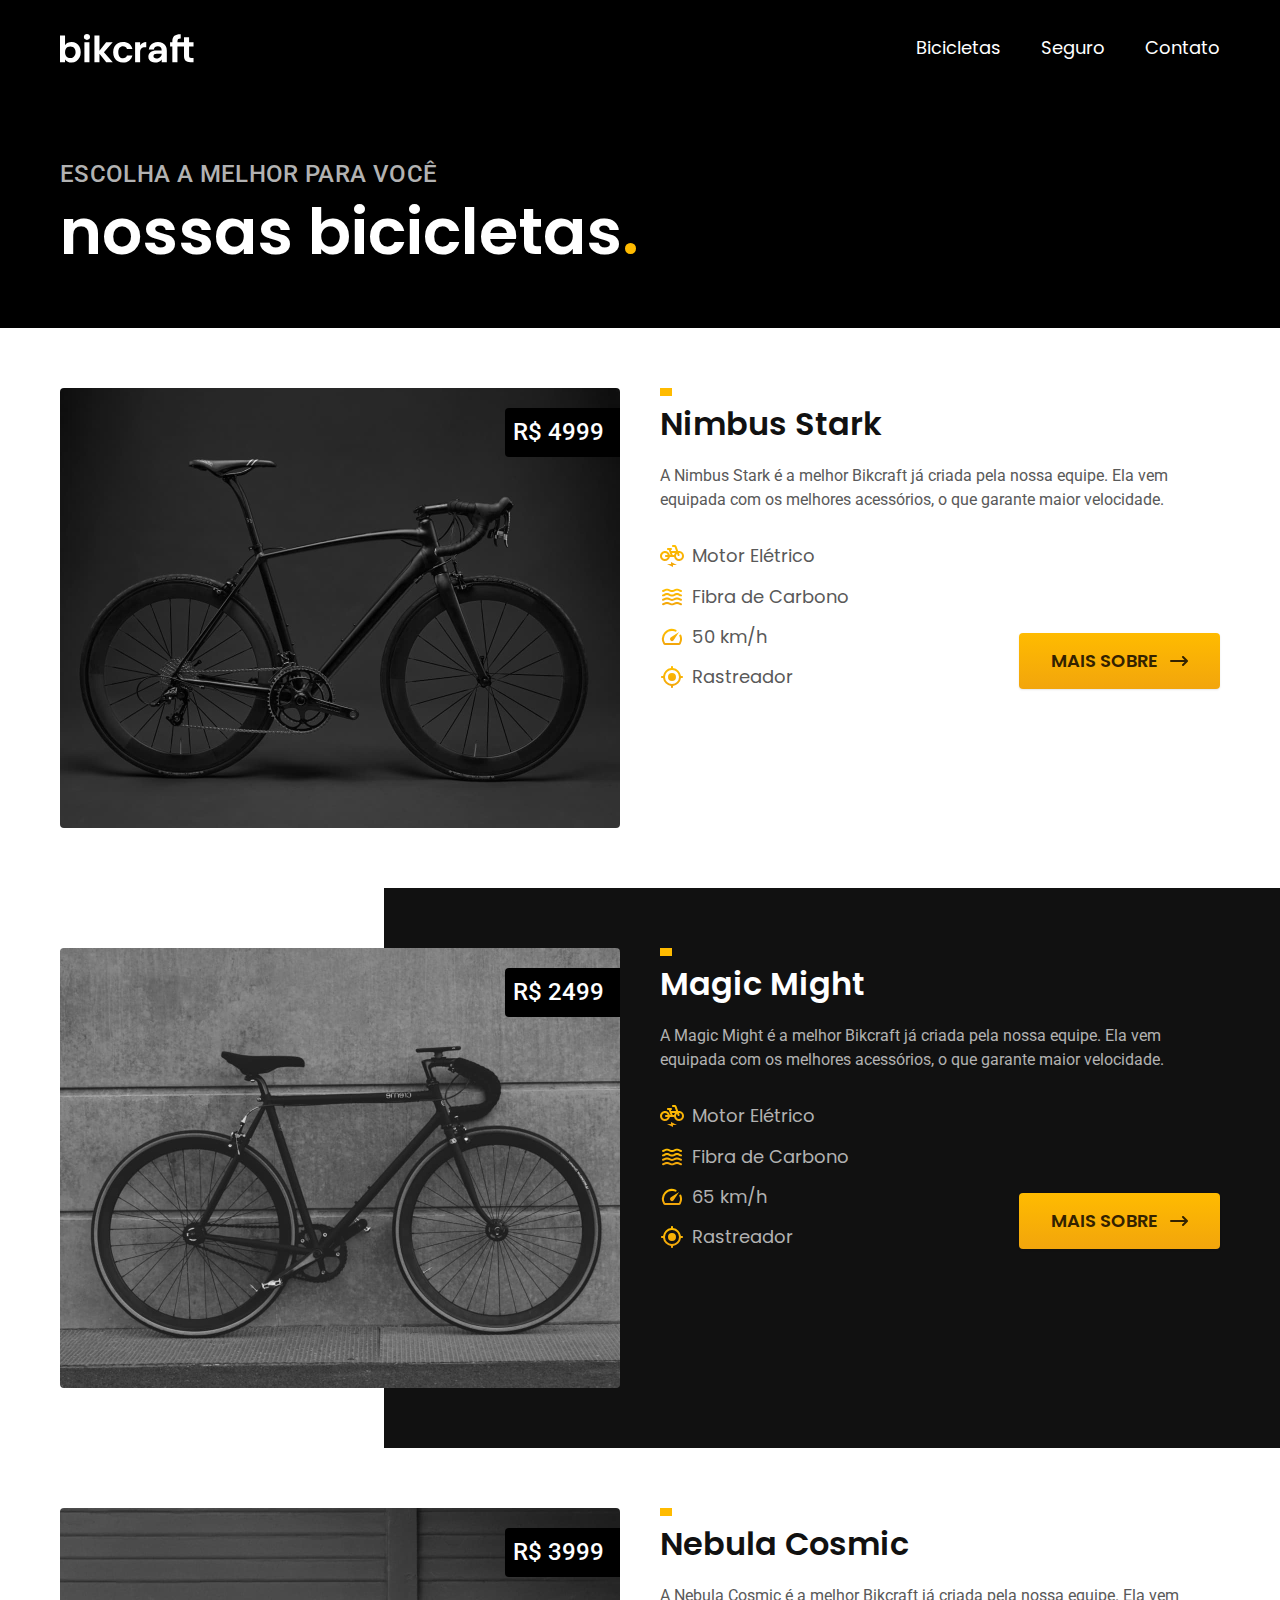
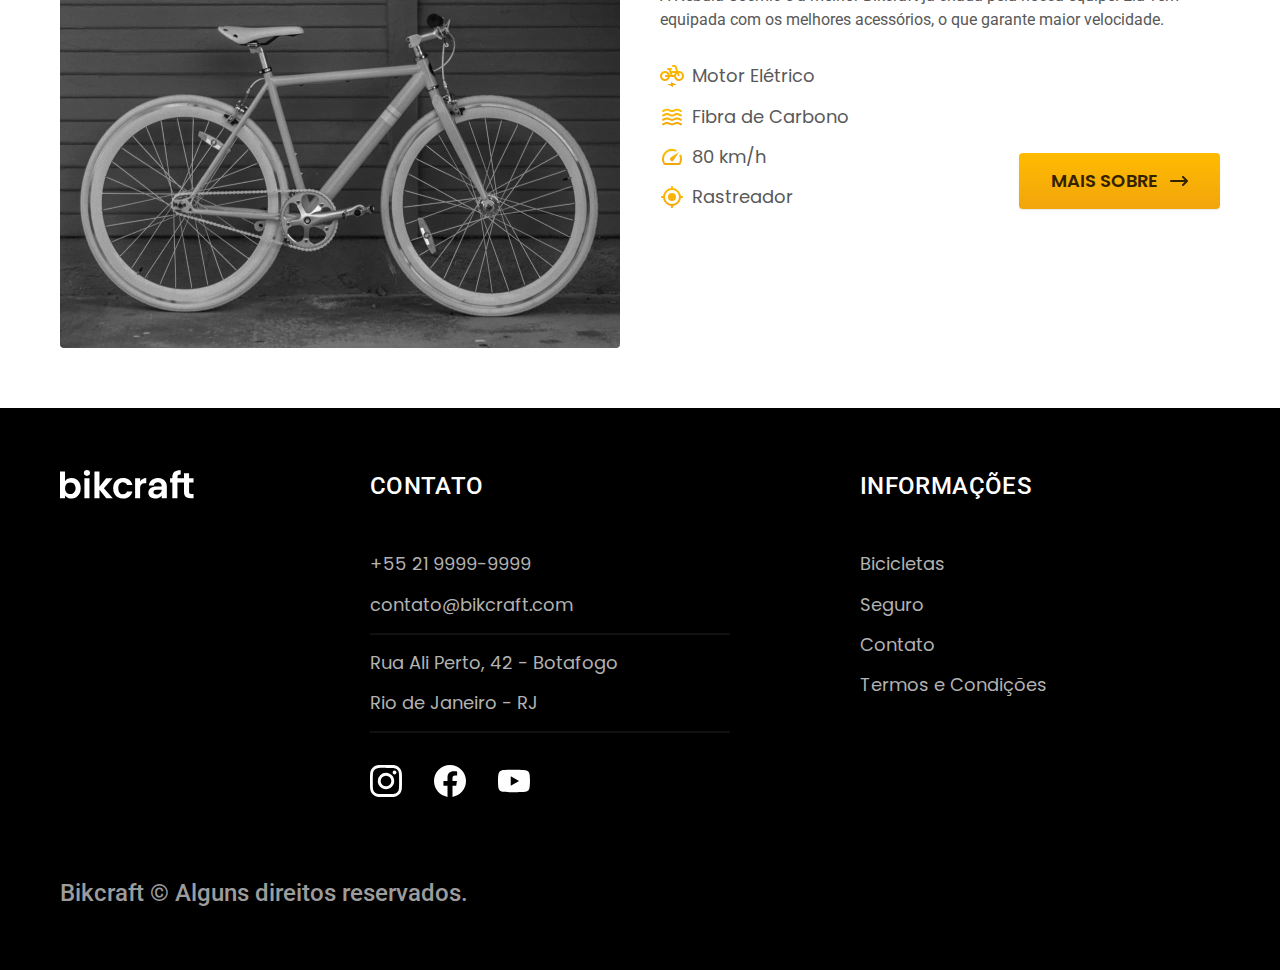
==== bicicletas.html @ 8c2eb66a "commit-bicicletas" ====
<!DOCTYPE html>
<html lang="pt-br">

<head>
  <meta charset="UTF-8">
  <meta name="viewport" content="width=device-width, initial-scale=1.0">
  <title>Bicicletas | Bikcraft</title>
  <meta name="description" content="Termos e Condições.">
  <link rel="stylesheet" href="./css/style.css">
  <link rel="preconnect" href="https://fonts.googleapis.com">
  <link rel="preconnect" href="https://fonts.gstatic.com" crossorigin>
  <link href="https://fonts.googleapis.com/css2?family=Merriweather:ital,wght@1,900&family=Poppins:wght@100;400;600&family=Roboto:wght@400;500&display=swap" rel="stylesheet">
</head>

<body id="bicicletas">
  <header class="header-bg">
    <div class="header container">
      <a href="./">
        <img src="./img/bikcraft.svg" alt="Bikcraft">
      </a>

      <nav aria-label="primaria">
        <ul class="header-menu font-1-m cor-0">
          <li><a href="./bicicletas.html">Bicicletas</a></li>
          <li><a href="./seguros.html">Seguro</a></li>
          <li><a href="./contato.html">Contato</a></li>
        </ul>
      </nav>
    </div>
  </header>

  <main>
    <div class="titulo-bg">
      <div class="titulo container">
        <p class="font-2-l-b cor-5">ESCOLHA A MELHOR PARA VOCÊ</p>
        <h1 class="font-1-xxl cor-0">nossas bicicletas<span class="cor-p1">.</span></h1>
      </div>
    </div>

    <div class="bicicletas-bg">
      <div class="bicicletas container">
        <div class="bicicletas-imagem">
          <img src="./img/bicicleta/nimbus1.jpg" alt="Bicicleta Preta">
          <span class="font-2-m cor-0">R$ 4999</span>
        </div>
        <div class="bicicletas-conteudo">
          <h2 class="font-1-xl">Nimbus Stark</h2>
          <p class="font-2-s cor-8">A Nimbus Stark é a melhor Bikcraft já criada pela nossa equipe. Ela vem equipada com os melhores acessórios, o que garante maior velocidade.</p>
          <ul class="font-1-m cor-8">
            <li>
              <img src="./img/icones/eletrica.svg" alt="">
              Motor Elétrico
            </li>
            <li>
              <img src="./img/icones/carbono.svg" alt="">
              Fibra de Carbono
            </li>
            <li>
              <img src="./img/icones/velocidade.svg" alt="">
              50 km/h
            </li>
            <li>
              <img src="./img/icones/rastreador.svg" alt="">
              Rastreador
            </li>
          </ul>
          <a class="botao seta" href="./bicicletas/nimbus.html">MAIS SOBRE</a>
        </div>
      </div>
    </div>


    <div class="bicicletas-bg">
      <div class="bicicletas container">
        <div class="bicicletas-imagem">
          <img src="./img/bicicleta/nimbus2.jpg" alt=""> 
          <span class="font-2-m cor-0">R$ 2499</span>
        </div>
        <div class="bicicletas-conteudo">
          <h2 class="font-1-xl cor-0">Magic Might</h2>
          <p class="font-2-s cor-5">A Magic Might é a melhor Bikcraft já criada pela nossa equipe. Ela vem equipada com os melhores acessórios, o que garante maior velocidade.</p>
          <ul class="font-1-m cor-5">
            <li>
              <img src="./img/icones/eletrica.svg" alt="">
              Motor Elétrico
            </li>
            <li>
              <img src="./img/icones/carbono.svg" alt="">
              Fibra de Carbono
            </li>
            <li>
              <img src="./img/icones/velocidade.svg" alt="">
              65 km/h
            </li>
            <li>
              <img src="./img/icones/rastreador.svg" alt="">
              Rastreador
            </li>
          </ul>
          <a class="botao seta" href="./bicicletas/magic.html">MAIS SOBRE</a>
        </div>
      </div>
    </div>


    <div class="bicicletas-bg">
      <div class="bicicletas container">
        <div class="bicicletas-imagem">
          <img src="./img/bicicleta/nimbus3.jpg" alt="">
          <span class="font-2-m cor-0">R$ 3999</span>
        </div>
        <div class="bicicletas-conteudo">
          <h2 class="font-1-xl">Nebula Cosmic</h2>
          <p class="font-2-s cor-8">A Nebula Cosmic é a melhor Bikcraft já criada pela nossa equipe. Ela vem equipada com os melhores acessórios, o que garante maior velocidade.</p>
          <ul class="font-1-m cor-8">
            <li>
              <img src="./img/icones/eletrica.svg" alt="">
              Motor Elétrico
            </li>
            <li>
              <img src="./img/icones/carbono.svg" alt="">
              Fibra de Carbono
            </li>
            <li>
              <img src="./img/icones/velocidade.svg" alt="">
              80 km/h
            </li>
            <li>
              <img src="./img/icones/rastreador.svg" alt="">
              Rastreador
            </li>
          </ul>
          <a class="botao seta" href="./bicicletas/nebula.html">MAIS SOBRE</a>
        </div>
      </div>
    </div>

  </main>

  <footer class="footer-bg">
    <div class="footer container">

      <img src="./img/bikcraft.svg" alt="Bikcraft">

      <div class="footer-contato">
        <h3 class="font-2-l-b cor-0">Contato</h3>
        <ul class="cor-5 font-1-m lista2">
          <li><a href="tel:+552199999999">+55 21 9999-9999</a></li>
          <li> <a href="mailto:contato@bikcraft.com">contato@bikcraft.com</a></li>
          <li>Rua Ali Perto, 42 - Botafogo</li>
          <li>Rio de Janeiro - RJ</li>
        </ul>

        <div class="footer-redes">
          <a href="./">
            <img src="./img/redes/instagram.svg" alt="Instagram">
          </a>
          <a href="./">
            <img src="./img/redes/facebook.svg" alt="Facebook">
          </a>
          <a href="./">
            <img src="./img/redes/youtube.svg" alt="youtube">
          </a>
        </div>
      </div>


      <div class="footer-informacoes">
        <h3 class="font-2-l-b cor-0">Informações</h3>
        <nav>
          <ul class="cor-5 font-1-m">
            <li><a href="./bicicletas.html">Bicicletas</a></li>
            <li><a href="./seguros.html">Seguro</a></li>
            <li><a href="./contato.html">Contato</a></li>
            <li><a href="./contato.html">Termos e Condições</a></li>
          </ul>
        </nav>
      </div>
      <p class="cor-6 font-2-m footer-copy">Bikcraft © Alguns direitos reservados.</p>
    </div>
  </footer>
</body>

</html>
---- css/style.css ----
@import "./global/global.css";
@import "./utilidades/tipografia.css";
@import "./utilidades/cores.css";

@import "./global/header.css";
@import "./global/footer.css";

/* Utilidades */
@import "./utilidades/componentes.css";

/* Home */
@import "./home/introducao.css";
@import "./home/tecnologias.css";
@import "./home/parceiros.css";
@import "./home/depoimento.css";

/* Bicicletas */
@import "./bicicletas/bicicletas-lista.css";

/* Seguros */
@import "./seguros/seguros.css";


/* Termos */
@import "./termos/termos.css";

/* Bicicletas */
@import "./bicicletas/bicicletas.css";

/* Seguros */
@import "./seguros/seguros-2.css";
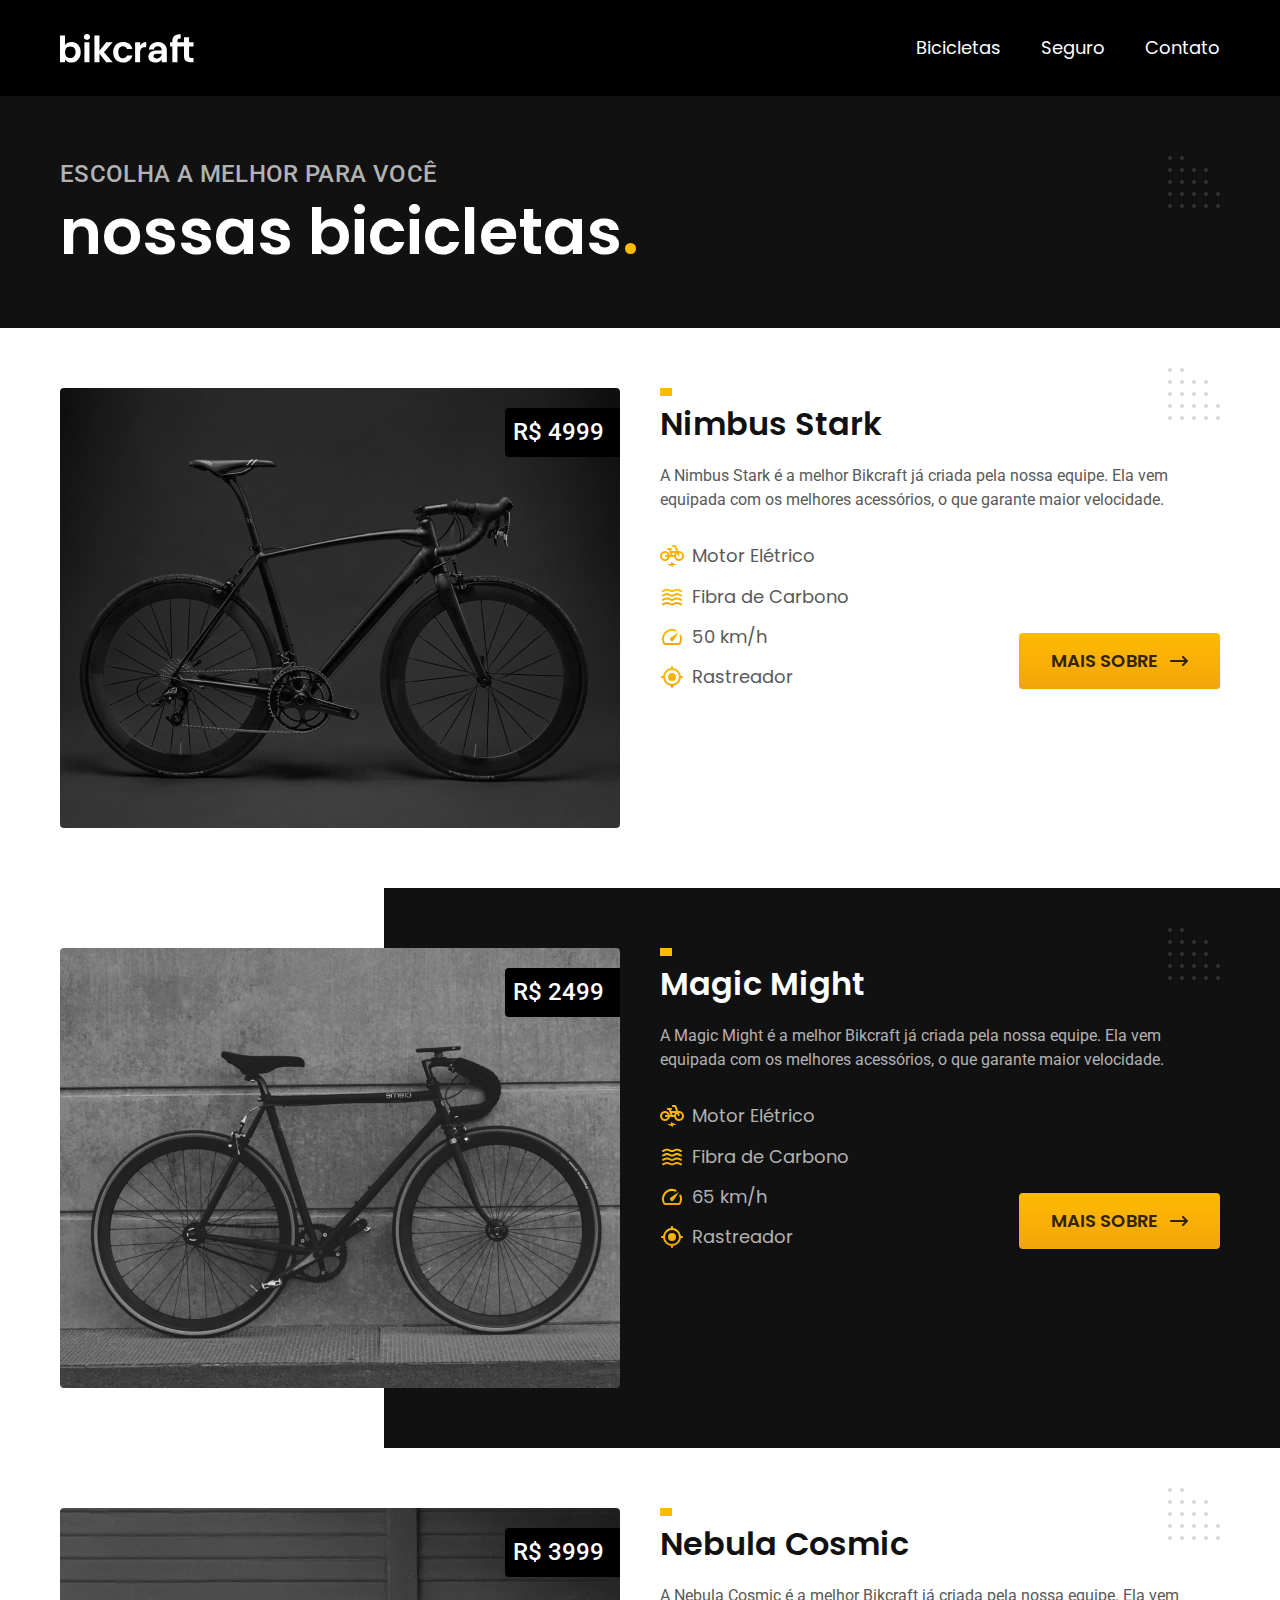
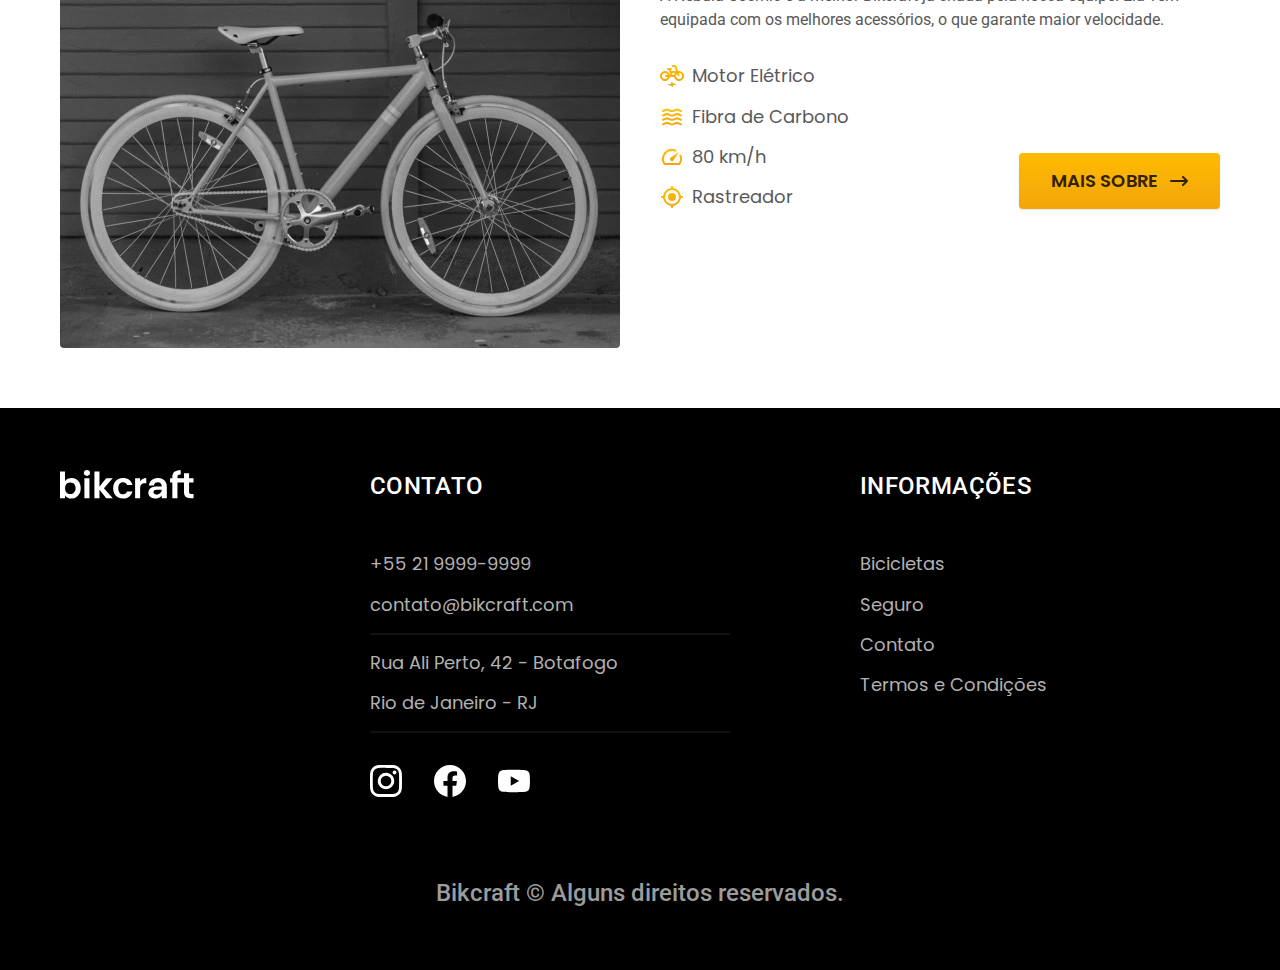
==== commit a34de324: "commit-otimizaçao" ====
--- a/bicicletas.html
+++ b/bicicletas.html
@@ -6,6 +6,7 @@
   <meta name="viewport" content="width=device-width, initial-scale=1.0">
   <title>Bicicletas | Bikcraft</title>
   <meta name="description" content="Termos e Condições.">
+  <link rel="preload" href="./css/style.css" as="style">
   <link rel="stylesheet" href="./css/style.css">
   <link rel="preconnect" href="https://fonts.googleapis.com">
   <link rel="preconnect" href="https://fonts.gstatic.com" crossorigin>
@@ -16,7 +17,7 @@
   <header class="header-bg">
     <div class="header container">
       <a href="./">
-        <img src="./img/bikcraft.svg" alt="Bikcraft">
+        <img src="./img/bikcraft.svg" width="136" height="32" alt="Bikcraft">
       </a>
 
       <nav aria-label="primaria">
@@ -73,7 +74,7 @@
     <div class="bicicletas-bg">
       <div class="bicicletas container">
         <div class="bicicletas-imagem">
-          <img src="./img/bicicleta/nimbus2.jpg" alt=""> 
+          <img src="./img/bicicleta/nimbus2.jpg" alt="">
           <span class="font-2-m cor-0">R$ 2499</span>
         </div>
         <div class="bicicletas-conteudo">
@@ -140,7 +141,7 @@
   <footer class="footer-bg">
     <div class="footer container">
 
-      <img src="./img/bikcraft.svg" alt="Bikcraft">
+      <img src="./img/bikcraft.svg" width="136" height="32" alt="Bikcraft">
 
       <div class="footer-contato">
         <h3 class="font-2-l-b cor-0">Contato</h3>
@@ -153,13 +154,13 @@
 
         <div class="footer-redes">
           <a href="./">
-            <img src="./img/redes/instagram.svg" alt="Instagram">
+            <img src="./img/redes/instagram.svg" width="32" height="32" alt="Instagram">
           </a>
           <a href="./">
-            <img src="./img/redes/facebook.svg" alt="Facebook">
+            <img src="./img/redes/facebook.svg" width="32" height="32" alt="Facebook">
           </a>
           <a href="./">
-            <img src="./img/redes/youtube.svg" alt="youtube">
+            <img src="./img/redes/youtube.svg" width="32" height="32" alt="youtube">
           </a>
         </div>
       </div>
--- a/css/style.css
+++ b/css/style.css
@@ -7,6 +7,7 @@
 
 /* Utilidades */
 @import "./utilidades/componentes.css";
+@import "./utilidades/formulario.css";
 
 /* Home */
 @import "./home/introducao.css";
@@ -19,6 +20,8 @@
 
 /* Seguros */
 @import "./seguros/seguros.css";
+@import "./seguros/vantagens.css";
+@import "./seguros/perguntas.css";
 
 
 /* Termos */
@@ -27,5 +30,13 @@
 /* Bicicletas */
 @import "./bicicletas/bicicletas.css";
 
-/* Seguros */
-@import "./seguros/seguros-2.css";+/* Bicicleta */
+@import "../css/bicicleta/bicicleta.css";
+@import "../css/bicicleta/seguro.css";
+
+/* Contato */
+@import "./contato/contato.css";
+@import "./contato/lojas.css";
+
+/* Orçamento */
+@import "./orçamento/orçamento.css";--- a/css/style.css
+++ b/css/style.css
@@ -7,6 +7,7 @@
 
 /* Utilidades */
 @import "./utilidades/componentes.css";
+@import "./utilidades/formulario.css";
 
 /* Home */
 @import "./home/introducao.css";
@@ -19,6 +20,8 @@
 
 /* Seguros */
 @import "./seguros/seguros.css";
+@import "./seguros/vantagens.css";
+@import "./seguros/perguntas.css";
 
 
 /* Termos */
@@ -27,5 +30,13 @@
 /* Bicicletas */
 @import "./bicicletas/bicicletas.css";
 
-/* Seguros */
-@import "./seguros/seguros-2.css";+/* Bicicleta */
+@import "../css/bicicleta/bicicleta.css";
+@import "../css/bicicleta/seguro.css";
+
+/* Contato */
+@import "./contato/contato.css";
+@import "./contato/lojas.css";
+
+/* Orçamento */
+@import "./orçamento/orçamento.css";